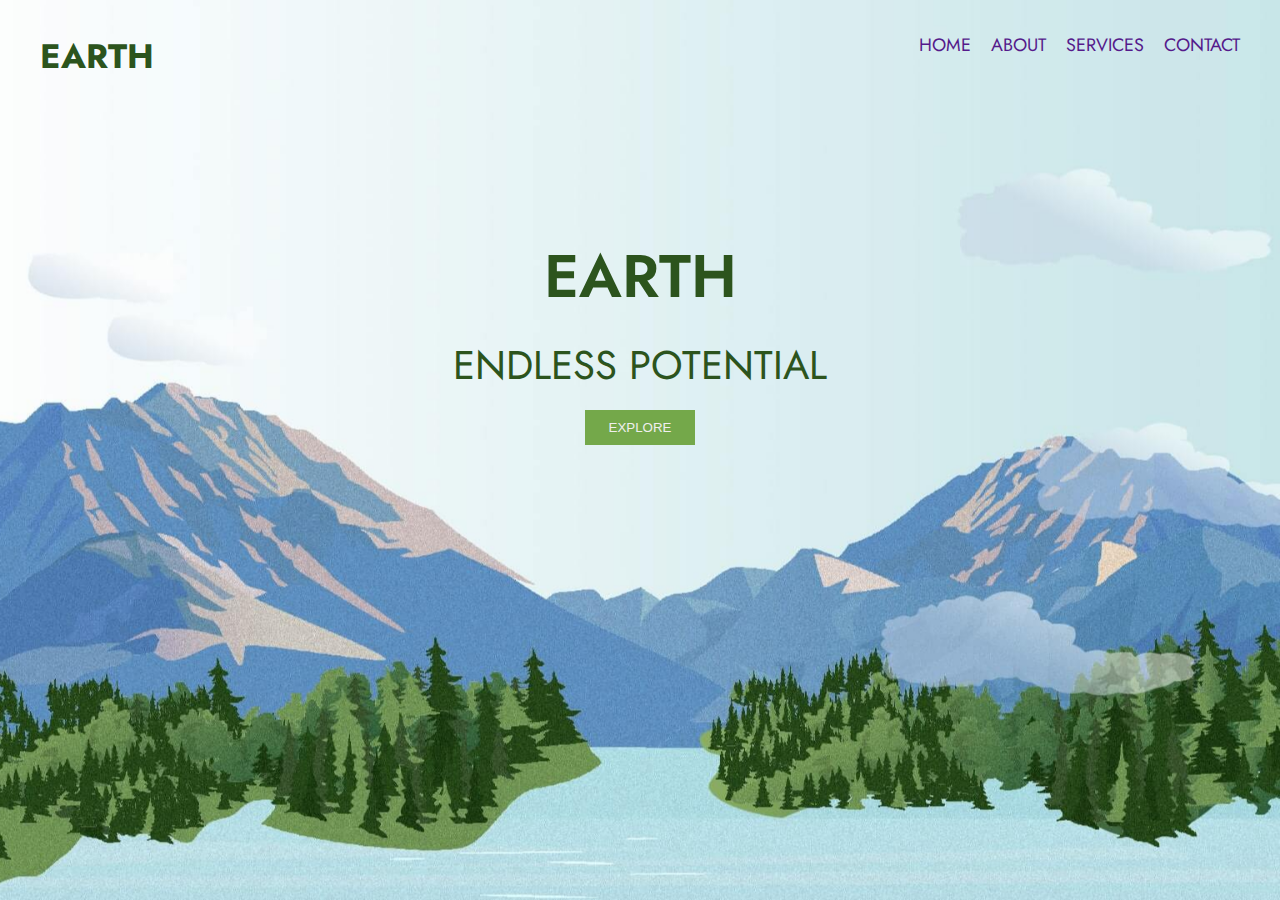
==== index.html @ 024df316 "Add files via upload" ====
<!DOCTYPE html>
<html lang="en">

<head>
    <meta charset="UTF-8">
    <meta name="viewport" content="width=device-width, initial-scale=1.0">
    <title>Document</title>
    <link rel="stylesheet" href="styles.css">
</head>

<body>

    <section class="header">
        <div class="container">
            <nav class="navbar">
                <a href="" class="logo">EARTH</a>
                <ul class="navlists">
                    <li><a href="">HOME</a></li>
                    <li><a href="">ABOUT</a></li>
                    <li><a href="">SERVICES</a></li>
                    <li><a href="">CONTACT</a></li>
                </ul>
                <div class="menu-btn">
                    <img src="img/menu.svg" alt="">
                </div>
            </nav>
            <div class="header-content">
                <h1>EARTH</h1>
                <p>ENDLESS POTENTIAL</p>
                <button class="primary-btn">EXPLORE</button>
            </div>
        </div>
    </section>
    <script>

        const menuBtn = document.querySelector('.menu-btn')
        const navLinks = document.querySelector('.navlists')

        menuBtn.addEventListener('click', function () {
            navLinks.classList.toggle('active')
        })
        console.log(menuBtn)
        console.log(navLinks)


    </script>

</body>

</html>
---- styles.css ----
@import url("https://fonts.googleapis.com/css2?family=Jost:ital,wght@0,100..900;1,100..900&display=swap");

:root {
  --primary-light: #74a84a;
  --primary-dark: #2c541d;
  --black: #000000;
  --white: #efefef;
}

* {
  padding: 0;
  margin: 0;
  box-sizing: border-box;
}

body {
  font-family: 'Jost', sans-serif;
}

.container {
  max-width: 1200px;
  margin: auto;
}

li {
  list-style: none;
}

a {
  text-decoration: none;
}

nav {
  display: flex;
  justify-content: space-between;
  padding: 32px 0;
}

.navlists {
  display: flex;
  gap: 20px;
  font-size: 18px;
}

.navlists li a:hover {
  color: var(--primary-dark);
}

.logo {
  font-size: 34px;
  color: var(--primary-dark);
  cursor: pointer;
  font-weight: 700;
}

.header {
  background: url('img/main.png');
  height: 100vh;
  width: 100vw;
  background-position: center;
  background-repeat: no-repeat;
  background-size: cover;
}

.primary-btn {
  padding: 10px 24px;
  border: none;
  background-color: var(--primary-light);
  color: var(--white);
  transition: all 0.5s ease;
}

.primary-btn:hover {
  cursor: pointer;
  background-color: var(--primary-dark);
}

.header-content {
  display: flex;
  flex-direction: column;
  align-items: center;
  justify-content: center;
  gap: 16px;
  color: var(--primary-dark);
  margin-top: 120px;
}

.header-content h1 {
  font-size: 60px;
  font-weight: 600;
}

.header-content p {
  font-size: 40px;

}

.menu-btn {
  display: none;
}



/* Responsive */

@media (max-width:520px) {
  .header {
    min-height: 50vh;
  }

  .header-content h1 {
    font-size: 32px;
    font-weight: 600;
  }

  .header-content p {
    font-size: 24px;

  }

  .nav {
    padding: 16px;
  }

  .navlists {
    position: absolute;
    top: 0;
    right: 0;
    flex-direction: column;
    background-color: var(--white);
    width: 80%;
    height: 100%;
    align-items: end;
    padding-top: 80px;
    margin-right: -900px;
    transition: all 0.5s ease;
  }

  .navlists.active {
    margin-right: 0;
  }


  .navlists li {
    border-bottom: 1px solid var(--primary-dark);
    width: 100%;
    padding: 8px 16px;
    text-align: right;

  }

  .menu-btn {
    position: absolute;
    right: 16px;
    top: 16px;
    background-color: var(--primary-light);
    padding: 8px 12px;
    border-radius: 4px;
    display: flex;
    align-items: center;
    justify-content: center;
    cursor: pointer;
  }
}
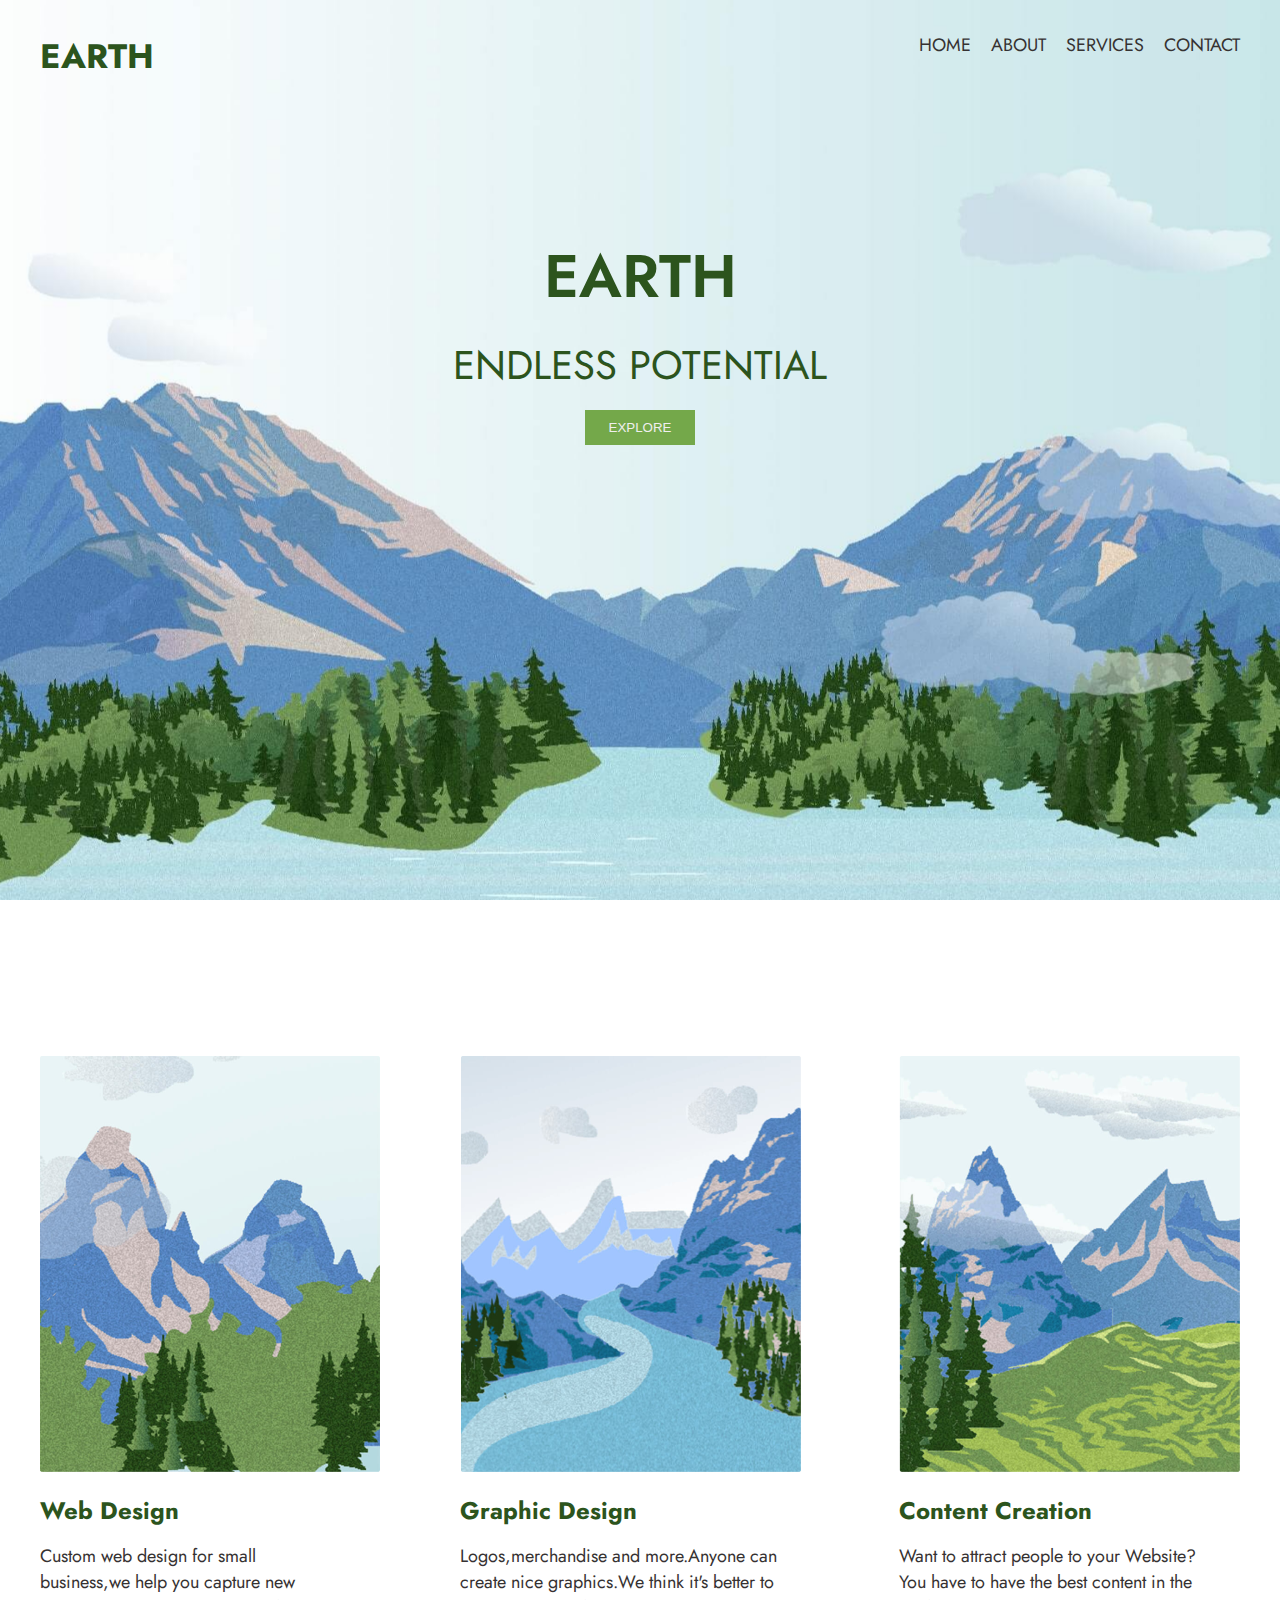
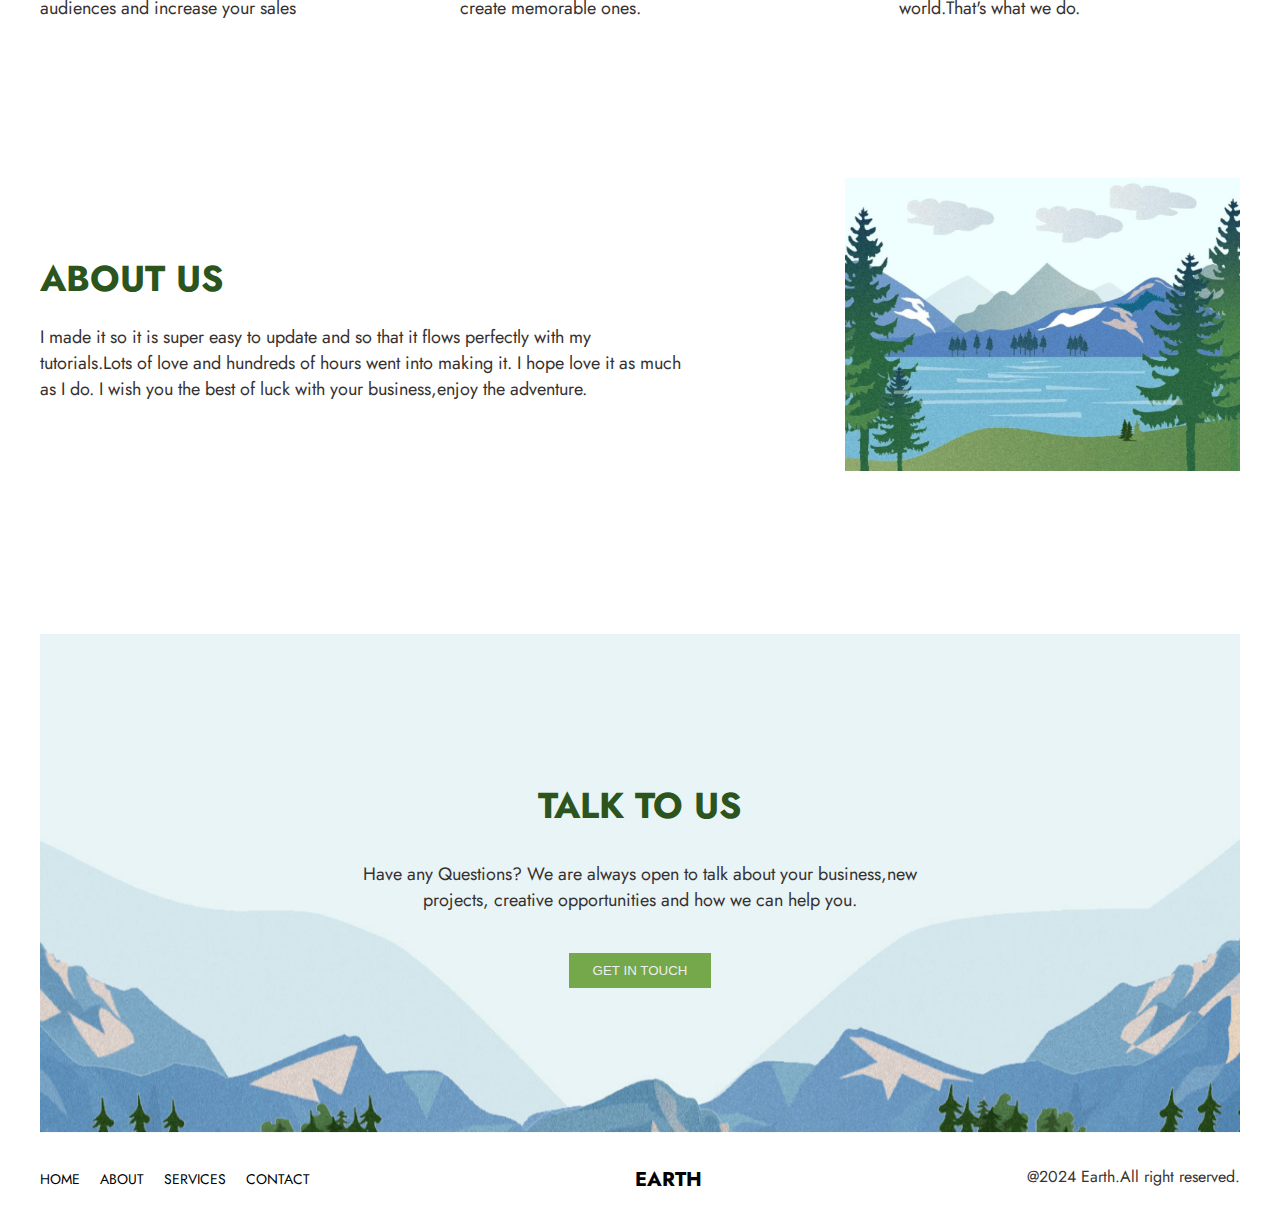
==== commit 20eca04b: "Add files via upload" ====
--- a/index.html
+++ b/index.html
@@ -13,24 +13,100 @@
     <section class="header">
         <div class="container">
             <nav class="navbar">
-                <a href="" class="logo">EARTH</a>
+                <a href="index.html" class="logo">EARTH</a>
                 <ul class="navlists">
-                    <li><a href="">HOME</a></li>
-                    <li><a href="">ABOUT</a></li>
-                    <li><a href="">SERVICES</a></li>
-                    <li><a href="">CONTACT</a></li>
+                    <li><a href="index.html">HOME</a></li>
+                    <li><a href="about.html">ABOUT</a></li>
+                    <li><a href="services.html">SERVICES</a></li>
+                    <li><a href="contact.html">CONTACT</a></li>
                 </ul>
                 <div class="menu-btn">
                     <img src="img/menu.svg" alt="">
                 </div>
             </nav>
             <div class="header-content">
-                <h1>EARTH</h1>
-                <p>ENDLESS POTENTIAL</p>
+                <h1 class="header__title">EARTH</h1>
+                <p class="header__subtitle">ENDLESS POTENTIAL</p>
                 <button class="primary-btn">EXPLORE</button>
             </div>
         </div>
     </section>
+    <!-- Services -->
+    <section class="container section-gap">
+        <div class="services">
+            <div class="service">
+                <img src="img/service-1.png" alt="" srcset="">
+                <div class="services-content">
+                    <h3>Web Design</h3>
+                    <p>Custom web design for small business,we help you capture new audiences and increase your sales
+                    </p>
+                </div>
+            </div>
+            <div class="service">
+                <img src="img/service-2.png" alt="" srcset="">
+                <div class="services-content">
+                    <h3>Graphic Design</h3>
+                    <p>Logos,merchandise and more.Anyone can create nice graphics.We think it's better to create
+                        memorable ones.
+                    </p>
+                </div>
+            </div>
+            <div class="service">
+                <img src="img/service-3.png" alt="" srcset="">
+                <div class="services-content">
+                    <h3>Content Creation</h3>
+                    <p>Want to attract people to your Website?You have to have the best content in the world.That's what
+                        we do.
+                    </p>
+                </div>
+            </div>
+        </div>
+    </section>
+
+    <!-- About Us -->
+    <section class="container section-gap">
+        <div class="about__us">
+            <div class="about__us__left">
+                <h2 class="section__title">ABOUT US</h2>
+                <p>I made it so it is super easy to update and so that it flows perfectly with my tutorials.Lots of love
+                    and
+                    hundreds of hours went into making it. I hope love it as much as I do. I wish you the best of luck
+                    with
+                    your
+                    business,enjoy the adventure.
+                </p>
+            </div>
+            <div class="about__us__right">
+                <img src="img/about.png" alt="">
+            </div>
+        </div>
+    </section>
+
+    <!-- Talk to Us -->
+    <section class="container section-gap">
+        <div class="talk_to_us">
+            <h3 class="section__title center">TALK TO US</h3>
+            <p>Have any Questions? We are always open to talk about your business,new projects,
+                creative opportunities and how we can help you.
+            </p>
+            <button class="primary-btn">GET IN TOUCH</button>
+        </div>
+
+    </section>
+
+    <footer class="container">
+        <nav class="navbar">
+            <ul class="navlists">
+                <li><a href="">HOME</a></li>
+                <li><a href="">ABOUT</a></li>
+                <li><a href="">SERVICES</a></li>
+                <li><a href="">CONTACT</a></li>
+            </ul>
+            <a href="" class="logo">EARTH</a>
+            <p>@2024 Earth.All right reserved.</p>
+        </nav>
+    </footer>
+
     <script>
 
         const menuBtn = document.querySelector('.menu-btn')
@@ -39,8 +115,6 @@
         menuBtn.addEventListener('click', function () {
             navLinks.classList.toggle('active')
         })
-        console.log(menuBtn)
-        console.log(navLinks)
 
 
     </script>
--- a/styles.css
+++ b/styles.css
@@ -22,6 +22,16 @@
   margin: auto;
 }
 
+h1,
+h2,
+h3,
+h4,
+h5,
+h6,
+p {
+  padding: 0;
+}
+
 li {
   list-style: none;
 }
@@ -30,6 +40,10 @@
   text-decoration: none;
 }
 
+p {
+  color: rgb(54, 50, 50);
+}
+
 nav {
   display: flex;
   justify-content: space-between;
@@ -40,6 +54,11 @@
   display: flex;
   gap: 20px;
   font-size: 18px;
+
+}
+
+.navlists li a {
+  color: rgb(54, 50, 50);
 }
 
 .navlists li a:hover {
@@ -99,7 +118,161 @@
   display: none;
 }
 
-
+.header__subtitle {
+  color: var(--primary-dark);
+}
+
+
+
+/* Services */
+.services {
+  display: flex;
+  align-items: center;
+  justify-content: space-between;
+  gap: 80px;
+}
+
+.services-content p {
+  width: 90%;
+  margin-top: 15px;
+  font-size: 18px;
+}
+
+.services-content h3 {
+  margin-top: 15px;
+  font-size: 24px;
+  color: var(--primary-dark);
+}
+
+.section-gap {
+  padding-top: 156px;
+}
+
+/* About us */
+.about__us {
+  display: flex;
+  align-items: center;
+  justify-content: space-between;
+}
+
+.section__title {
+  font-size: 36px;
+  margin-bottom: 20px;
+  color: var(--primary-dark);
+}
+
+.about__us p {
+  width: 80%;
+  color: rgb(54, 50, 50);
+  font-size: 18px;
+}
+
+.about__us__left {
+  width: 90%;
+}
+
+.about__us__right img {
+  width: 100%;
+}
+
+.center {
+  text-align: center;
+}
+
+
+/* talk_to_us */
+.talk_to_us {
+  display: flex;
+  flex-direction: column;
+  align-items: center;
+  justify-content: center;
+  background: url('img/talk-to-us.png');
+  background-position: center;
+  background-repeat: no-repeat;
+  background-size: cover;
+  min-height: 500px;
+  width: 100%;
+}
+
+.talk_to_us p {
+  width: 50%;
+  text-align: center;
+  margin-top: 10px;
+  margin-bottom: 40px;
+  font-size: 18px;
+}
+
+/* Footer */
+footer .navbar .navlists a {
+  font-size: 14px;
+  color: black;
+}
+
+footer .navbar .logo {
+  color: #000000;
+  font-size: 20px;
+}
+
+
+/************************************** */
+/* Services */
+/************************************** */
+.section__header {
+  background: url('img/services-banner.png');
+  height: 70vh;
+  width: 100vw;
+  background-repeat: no-repeat;
+  background-size: cover;
+}
+
+.cols-2 {
+  display: grid;
+  grid-template-columns: repeat(2, 1fr);
+  gap: 5rem;
+  padding-bottom: 120px;
+
+}
+
+.col-1 {
+  display: flex;
+  flex-direction: column;
+  align-items: flex-start;
+  justify-content: center;
+}
+
+.col-2 img {
+  width: 500px;
+  height: 300px;
+}
+
+/************************************** */
+/* about__us_section
+ */
+/************************************** */
+.about__us_section {
+  display: flex;
+  align-items: center;
+  justify-content: space-between;
+  gap: 6rem;
+}
+
+.about__us_right p {
+  width: 80%;
+}
+
+
+/************************************** */
+/* Contact
+ */
+/************************************** */
+.contact__header {
+  background: url(img/contact-banner.png);
+}
+
+.about__header {
+  background: url(img/about-bannerr.png);
+
+}
 
 /* Responsive */
 
@@ -161,4 +334,93 @@
     justify-content: center;
     cursor: pointer;
   }
+
+  /* Services */
+  .services {
+    text-align: center;
+    display: flex;
+    flex-direction: column;
+    align-items: center;
+    justify-content: space-between;
+  }
+
+  .service {
+    padding-left: 20px;
+    padding-right: 20px;
+  }
+
+  .services-content h3,
+  .services-content p {
+    text-align: center;
+  }
+
+  /* About us */
+  .about__us {
+    display: flex;
+    align-items: center;
+    flex-direction: column;
+    text-align: center;
+    justify-content: space-between;
+  }
+
+  .about__us p {
+    width: 100%;
+    font-size: 14px;
+  }
+
+  .about__us__right img {
+    width: 90%;
+    height: 50%;
+    margin-top: 20px;
+  }
+
+  .section__title {
+    font-size: 26px
+  }
+
+  /* Footer */
+  .navbar {
+    padding: 20px;
+    display: flex;
+    align-items: center;
+    justify-content: space-between;
+  }
+
+  /************************************** */
+  /* Services */
+  /************************************** */
+  .items {
+    display: grid;
+    grid-template-columns: 1fr;
+    padding: 20px;
+    text-align: center;
+  }
+
+
+  .item-1 {
+    grid-column: 1/2;
+    grid-row: 1;
+  }
+
+  .item-2 {
+
+    grid-column: 1/2;
+    grid-row: 2;
+  }
+
+  .item-4 {
+    grid-column: 1/2;
+    grid-row: 3;
+  }
+
+  .item-3 {
+    grid-column: 1/2;
+    grid-row: 4;
+  }
+
+  .col-2 img {
+    width: 320px;
+    height: 250px;
+  }
+
 }